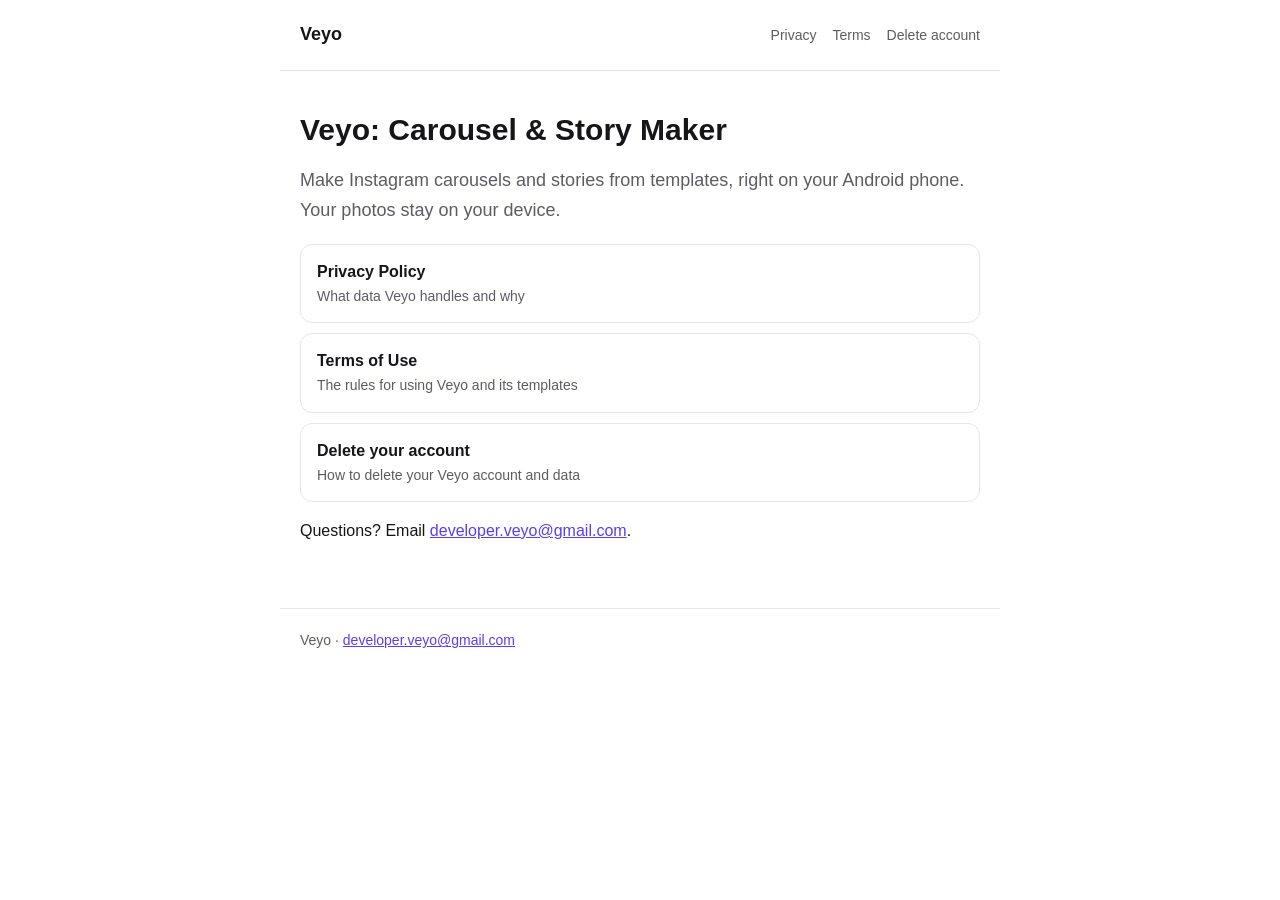
==== index.html @ c4df5ea6 "Add Veyo site: privacy policy, terms, account deletion Publish the static GitHub Pages site at the r" ====
<!doctype html>
<html lang="en">
<head>
<meta charset="utf-8">
<meta name="viewport" content="width=device-width, initial-scale=1">
<title>Veyo: Carousel &amp; Story Maker</title>
<meta name="description" content="Veyo is an Android app for making Instagram carousels and stories.">
<link rel="stylesheet" href="style.css">
</head>
<body>
<header><a class="brand" href="./">Veyo</a>
<nav><a href="privacy/">Privacy</a><a href="terms/">Terms</a><a href="delete-account/">Delete account</a></nav></header>
<main>
<section class="hero">
<h1>Veyo: Carousel &amp; Story Maker</h1>
<p class="lede">Make Instagram carousels and stories from templates, right on your Android phone. Your photos stay on your device.</p>
<ul class="links">
<li><a href="privacy/">Privacy Policy<span>What data Veyo handles and why</span></a></li>
<li><a href="terms/">Terms of Use<span>The rules for using Veyo and its templates</span></a></li>
<li><a href="delete-account/">Delete your account<span>How to delete your Veyo account and data</span></a></li>
</ul>
<p>Questions? Email <a href="mailto:developer.veyo@gmail.com">developer.veyo@gmail.com</a>.</p>
</section>
</main>
<footer>Veyo &middot; <a href="mailto:developer.veyo@gmail.com">developer.veyo@gmail.com</a></footer>
</body>
</html>
---- style.css ----
:root{--fg:#16161a;--muted:#5c5c66;--bg:#fff;--line:#e6e6ea;--accent:#5b3df5}
@media (prefers-color-scheme:dark){:root{--fg:#ececf1;--muted:#a0a0ab;--bg:#111114;--line:#2a2a31;--accent:#9d8bff}}
*{box-sizing:border-box}html{-webkit-text-size-adjust:100%}
body{margin:0;background:var(--bg);color:var(--fg);font:16px/1.65 -apple-system,BlinkMacSystemFont,"Segoe UI",Roboto,Helvetica,Arial,sans-serif}
header,main,footer{max-width:720px;margin:0 auto;padding:0 20px}
header{display:flex;justify-content:space-between;align-items:center;padding-top:20px;padding-bottom:20px;border-bottom:1px solid var(--line);flex-wrap:wrap;gap:8px}
header a.brand{font-weight:700;font-size:18px;color:var(--fg);text-decoration:none}
nav a{color:var(--muted);text-decoration:none;margin-left:16px;font-size:14px}nav a:hover{color:var(--fg)}
main{padding-top:24px;padding-bottom:48px}
h1{font-size:30px;line-height:1.25;margin:16px 0}h2{font-size:21px;margin-top:36px}h3{font-size:17px;margin-top:24px}
a{color:var(--accent)}code{font-size:.9em;background:var(--line);padding:1px 5px;border-radius:4px}
table{border-collapse:collapse;width:100%;font-size:14px;margin:16px 0;display:block;overflow-x:auto}
th,td{border:1px solid var(--line);padding:8px 10px;text-align:left;vertical-align:top}th{background:var(--line)}
footer{border-top:1px solid var(--line);padding-top:20px;padding-bottom:32px;color:var(--muted);font-size:14px}
.hero p.lede{font-size:18px;color:var(--muted)}.links{list-style:none;padding:0}.links li{margin:10px 0}
.links a{display:block;padding:14px 16px;border:1px solid var(--line);border-radius:12px;text-decoration:none;color:var(--fg);font-weight:600}
.links a span{display:block;font-weight:400;color:var(--muted);font-size:14px}.links a:hover{border-color:var(--accent)}
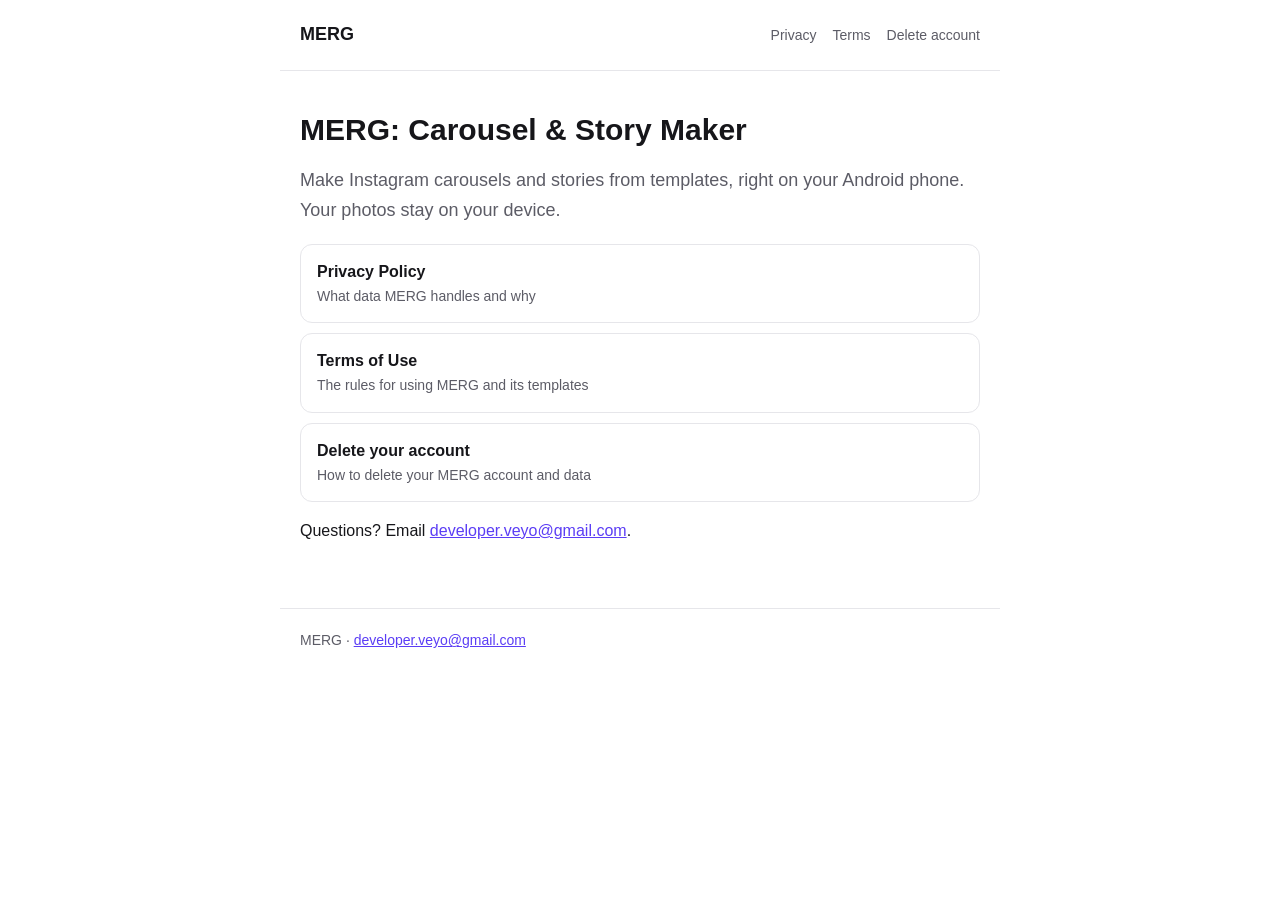
==== commit efe3e5af: "Rename Veyo to MERG on legal pages Use MERG as the brand, app name, and operator, point the app webs" ====
--- a/index.html
+++ b/index.html
@@ -3,25 +3,25 @@
 <head>
 <meta charset="utf-8">
 <meta name="viewport" content="width=device-width, initial-scale=1">
-<title>Veyo: Carousel &amp; Story Maker</title>
-<meta name="description" content="Veyo is an Android app for making Instagram carousels and stories.">
+<title>MERG: Carousel &amp; Story Maker</title>
+<meta name="description" content="MERG is an Android app for making Instagram carousels and stories.">
 <link rel="stylesheet" href="style.css">
 </head>
 <body>
-<header><a class="brand" href="./">Veyo</a>
+<header><a class="brand" href="./">MERG</a>
 <nav><a href="privacy/">Privacy</a><a href="terms/">Terms</a><a href="delete-account/">Delete account</a></nav></header>
 <main>
 <section class="hero">
-<h1>Veyo: Carousel &amp; Story Maker</h1>
+<h1>MERG: Carousel &amp; Story Maker</h1>
 <p class="lede">Make Instagram carousels and stories from templates, right on your Android phone. Your photos stay on your device.</p>
 <ul class="links">
-<li><a href="privacy/">Privacy Policy<span>What data Veyo handles and why</span></a></li>
-<li><a href="terms/">Terms of Use<span>The rules for using Veyo and its templates</span></a></li>
-<li><a href="delete-account/">Delete your account<span>How to delete your Veyo account and data</span></a></li>
+<li><a href="privacy/">Privacy Policy<span>What data MERG handles and why</span></a></li>
+<li><a href="terms/">Terms of Use<span>The rules for using MERG and its templates</span></a></li>
+<li><a href="delete-account/">Delete your account<span>How to delete your MERG account and data</span></a></li>
 </ul>
 <p>Questions? Email <a href="mailto:developer.veyo@gmail.com">developer.veyo@gmail.com</a>.</p>
 </section>
 </main>
-<footer>Veyo &middot; <a href="mailto:developer.veyo@gmail.com">developer.veyo@gmail.com</a></footer>
+<footer>MERG &middot; <a href="mailto:developer.veyo@gmail.com">developer.veyo@gmail.com</a></footer>
 </body>
 </html>
